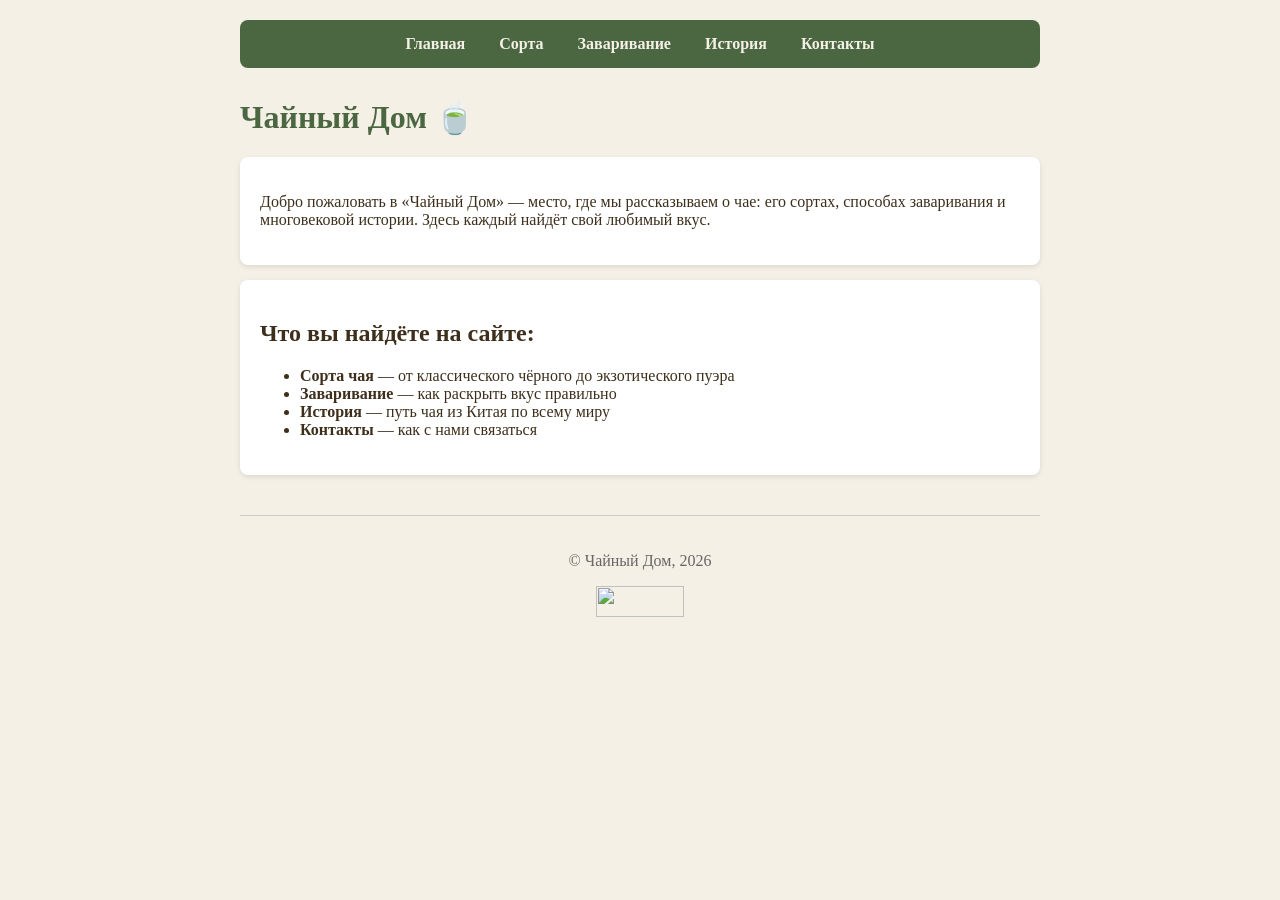
==== index.html @ 6e95f34c "liveinternet index.html" ====
<!DOCTYPE html>
<html lang="ru">
<head>
    <meta charset="UTF-8">
    <meta name="viewport" content="width=device-width, initial-scale=1.0">
    <title>Чайный Дом — Главная</title>
    <style>
        body { font-family: Georgia, serif; max-width: 800px; margin: 0 auto; padding: 20px; background: #f5f0e6; color: #3e2f1c; }
        nav { background: #4a6741; padding: 15px; border-radius: 8px; margin-bottom: 30px; text-align: center; }
        nav a { color: #f5f0e6; margin: 0 15px; text-decoration: none; font-weight: bold; }
        nav a:hover { text-decoration: underline; }
        h1 { color: #4a6741; }
        .card { background: white; padding: 20px; border-radius: 8px; margin: 15px 0; box-shadow: 0 2px 5px rgba(0,0,0,0.1); }
        footer { margin-top: 40px; text-align: center; padding: 20px; border-top: 1px solid #ccc; color: #666; }
    </style>
</head>
<body>
    <nav>
        <a href="index.html">Главная</a>
        <a href="sorts.html">Сорта</a>
        <a href="brewing.html">Заваривание</a>
        <a href="history.html">История</a>
        <a href="contact.html">Контакты</a>
    </nav>

    <h1>Чайный Дом 🍵</h1>
    <div class="card">
        <p>Добро пожаловать в «Чайный Дом» — место, где мы рассказываем о чае: его сортах, способах заваривания и многовековой истории. Здесь каждый найдёт свой любимый вкус.</p>
    </div>
    <div class="card">
        <h2>Что вы найдёте на сайте:</h2>
        <ul>
            <li><strong>Сорта чая</strong> — от классического чёрного до экзотического пуэра</li>
            <li><strong>Заваривание</strong> — как раскрыть вкус правильно</li>
            <li><strong>История</strong> — путь чая из Китая по всему миру</li>
            <li><strong>Контакты</strong> — как с нами связаться</li>
        </ul>
    </div>

    <footer>
        <p>© Чайный Дом, 2026</p>
        <!--LiveInternet counter--><a href="https://www.liveinternet.ru/click"
target="_blank"><img id="licnt5E13" width="88" height="31" style="border:0" 
title="LiveInternet: показано число просмотров и посетителей за 24 часа"
src="[data-uri]"
alt=""/></a><script>(function(d,s){d.getElementById("licnt5E13").src=
"https://counter.yadro.ru/hit?t52.6;r"+escape(d.referrer)+
((typeof(s)=="undefined")?"":";s"+s.width+"*"+s.height+"*"+
(s.colorDepth?s.colorDepth:s.pixelDepth))+";u"+escape(d.URL)+
";h"+escape(d.title.substring(0,150))+";"+Math.random()})
(document,screen)</script><!--/LiveInternet-->
    </footer>
</body>
</html>
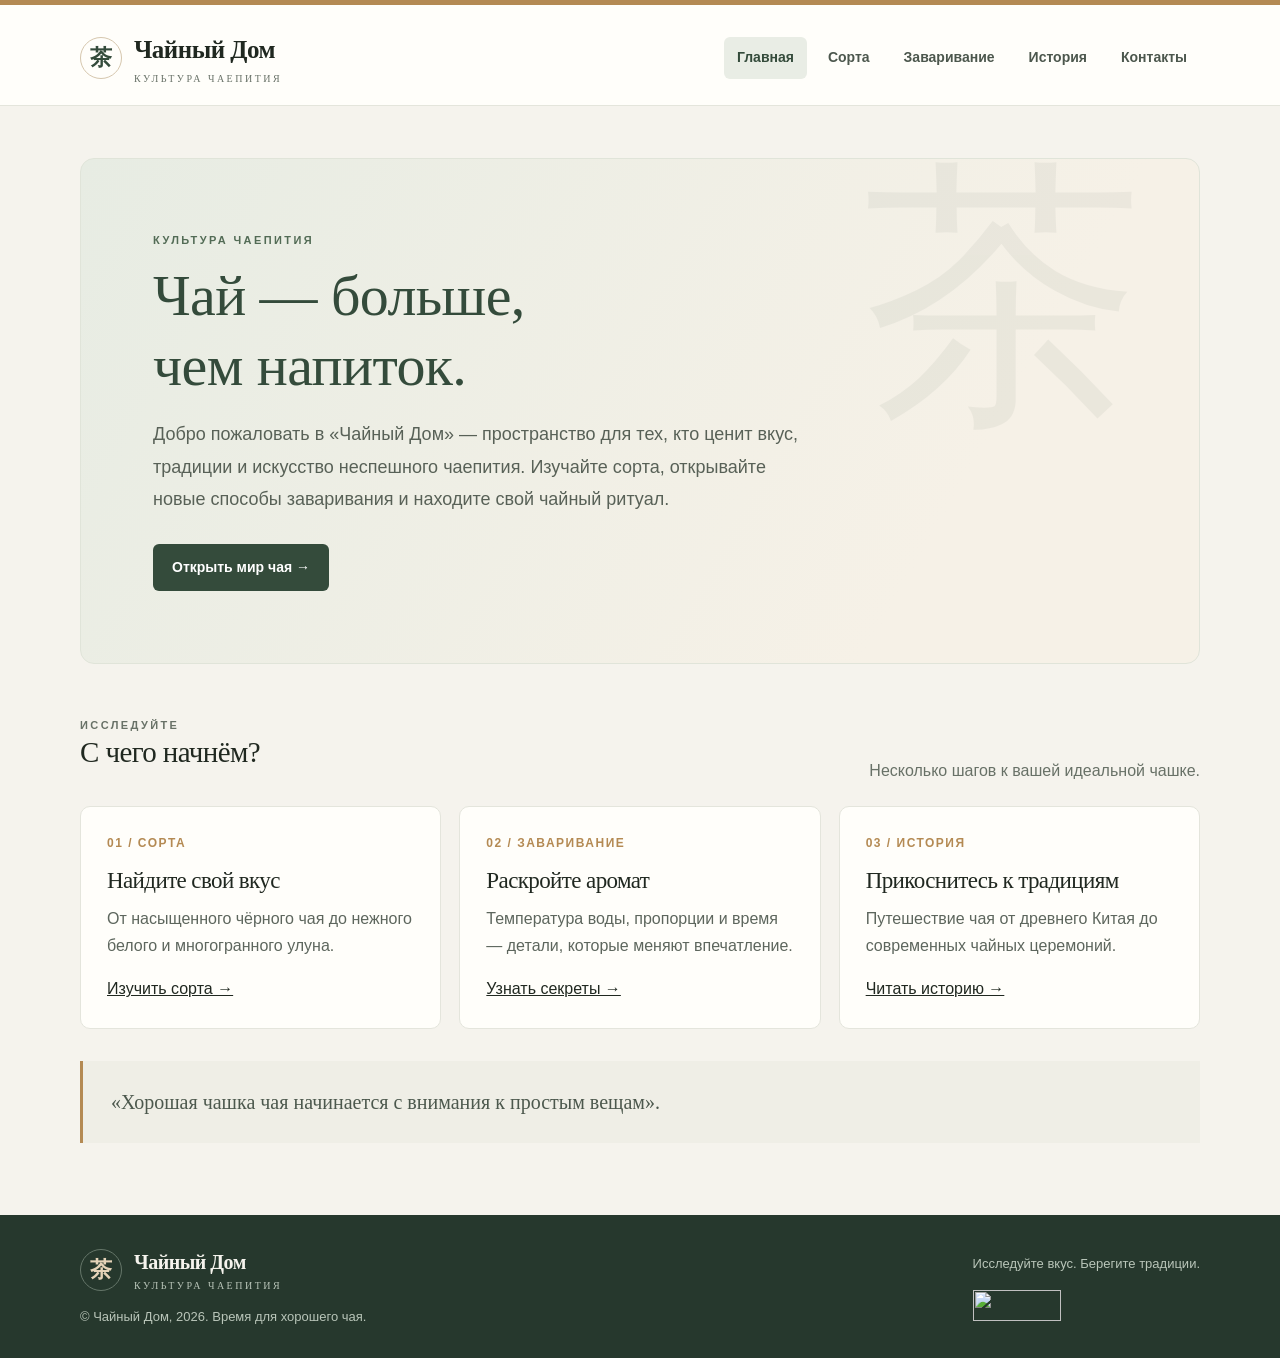
==== commit 4c389e9b: "Dezign index.html" ====
--- a/index.html
+++ b/index.html
@@ -3,52 +3,48 @@
 <head>
     <meta charset="UTF-8">
     <meta name="viewport" content="width=device-width, initial-scale=1.0">
+    <meta name="theme-color" content="#f5f3ed">
+    <meta name="description" content="Чайный Дом — сорта чая, культура заваривания и история чайных традиций.">
     <title>Чайный Дом — Главная</title>
     <style>
-        body { font-family: Georgia, serif; max-width: 800px; margin: 0 auto; padding: 20px; background: #f5f0e6; color: #3e2f1c; }
-        nav { background: #4a6741; padding: 15px; border-radius: 8px; margin-bottom: 30px; text-align: center; }
-        nav a { color: #f5f0e6; margin: 0 15px; text-decoration: none; font-weight: bold; }
-        nav a:hover { text-decoration: underline; }
-        h1 { color: #4a6741; }
-        .card { background: white; padding: 20px; border-radius: 8px; margin: 15px 0; box-shadow: 0 2px 5px rgba(0,0,0,0.1); }
-        footer { margin-top: 40px; text-align: center; padding: 20px; border-top: 1px solid #ccc; color: #666; }
-    </style>
+    :root{--ink:#202820;--muted:#687167;--green:#344b3b;--green2:#526b55;--cream:#f5f3ed;--paper:#fffefa;--line:#e4e5dc;--gold:#b48a53;--max:1120px}
+    *{box-sizing:border-box}html{scroll-behavior:smooth}body{margin:0;background:var(--cream);color:var(--ink);font-family:Inter,-apple-system,BlinkMacSystemFont,"Segoe UI",sans-serif;font-size:16px;line-height:1.7}
+    a{color:inherit}a:focus-visible{outline:3px solid var(--gold);outline-offset:4px}.shell{width:min(var(--max),calc(100% - 40px));margin:auto}
+    .topline{height:5px;background:var(--gold)}.header{padding:24px 0 18px;background:var(--paper);border-bottom:1px solid var(--line)}.headrow{display:flex;align-items:center;justify-content:space-between;gap:24px}
+    .brand{text-decoration:none;display:flex;align-items:center;gap:12px;font-family:Georgia,"Times New Roman",serif;font-size:25px;font-weight:700;letter-spacing:-.5px}.brandmark{width:42px;height:42px;display:grid;place-items:center;border:1px solid #d6c7ae;border-radius:50%;color:var(--green);font-size:22px}
+    .brand small{display:block;font-family:inherit;font-size:10px;letter-spacing:2.5px;text-transform:uppercase;color:var(--muted);font-weight:500;margin-top:-2px}
+    nav{display:flex;flex-wrap:wrap;align-items:center;gap:8px}nav a{padding:9px 13px;text-decoration:none;border-radius:6px;color:#4c574d;font-size:14px;font-weight:600;transition:background .2s,color .2s}nav a:hover,nav a[aria-current="page"]{background:#e9ede5;color:var(--green)}
+    main{padding:52px 0 72px}.eyebrow{margin:0 0 12px;color:var(--green2);font-size:11px;font-weight:750;letter-spacing:2.4px;text-transform:uppercase}h1,h2,h3{font-family:Georgia,"Times New Roman",serif;line-height:1.2;font-weight:500;letter-spacing:-.6px}h1{font-size:clamp(36px,5vw,58px);margin:0 0 18px;color:var(--green)}h2{font-size:29px;margin:0 0 14px}h3{font-size:23px;margin:0 0 10px}p{margin:0 0 16px}.lead{max-width:700px;font-size:18px;color:#586157;line-height:1.8}.hero{padding:clamp(30px,6vw,72px);background:linear-gradient(120deg,#e7ece3,#f6f1e7 76%);border:1px solid #e0e4d9;border-radius:14px;position:relative;overflow:hidden}.hero:after{content:"茶";position:absolute;right:5%;top:0;font-family:Georgia,serif;font-size:clamp(150px,23vw,280px);line-height:1;color:#344b3b;opacity:.055;pointer-events:none}.hero>*{position:relative;z-index:1}.hero .lead{max-width:650px}.button{display:inline-flex;align-items:center;justify-content:center;margin-top:12px;padding:12px 19px;background:var(--green);color:white;text-decoration:none;border-radius:6px;font-weight:650;font-size:14px;transition:background .2s,transform .2s}.button:hover{background:#25382b;transform:translateY(-1px)}.sectionhead{display:flex;justify-content:space-between;align-items:end;gap:20px;margin:52px 0 22px}.sectionhead p{color:var(--muted);margin:0}.grid{display:grid;grid-template-columns:repeat(3,minmax(0,1fr));gap:18px}.card{background:var(--paper);border:1px solid var(--line);border-radius:10px;padding:26px;min-width:0;transition:transform .2s,border-color .2s}.card:hover{transform:translateY(-3px);border-color:#cbd4c7}.card p:last-child{margin-bottom:0}.card p{color:#5d665d}.number{display:block;color:var(--gold);font-size:12px;font-weight:800;letter-spacing:1.5px;margin-bottom:14px}.tag{display:inline-block;padding:4px 9px;background:#edf0e9;border-radius:4px;color:var(--green);font-size:11px;font-weight:700;letter-spacing:.7px;text-transform:uppercase;margin-bottom:14px}.intro{margin-bottom:32px;max-width:760px}.intro p{color:var(--muted);font-size:17px}.list{padding-left:20px;color:#535e54}.list li{padding:5px 0}.quote{margin:32px 0 0;padding:24px 28px;border-left:3px solid var(--gold);background:#efeee6;color:#4c584d;font-family:Georgia,serif;font-size:20px}.footer{background:#26382d;color:#dce2d9;padding:30px 0}.footerrow{display:flex;justify-content:space-between;align-items:center;gap:22px}.footer p{margin:0;font-size:13px;color:#b9c5b9}.counter{margin-top:15px;min-height:31px}.counter a{display:inline-block}.counter img{vertical-align:middle}.contactlist{list-style:none;padding:0;margin:20px 0 0}.contactlist li{padding:13px 0;border-bottom:1px solid var(--line)}.contactlist li:last-child{border-bottom:0}.contactlist strong{display:block;font-size:11px;letter-spacing:1.3px;text-transform:uppercase;color:var(--muted);margin-bottom:3px}.contactlist a{text-decoration:none;color:var(--green)}.contactlist a:hover{text-decoration:underline}.hours{display:flex;justify-content:space-between;gap:20px;padding:10px 0;border-bottom:1px solid var(--line)}.hours:last-child{border-bottom:0}
+    @media(max-width:800px){.headrow{align-items:flex-start;flex-direction:column;gap:18px}nav{gap:3px}nav a{padding:8px 10px}.grid{grid-template-columns:repeat(2,minmax(0,1fr))}.sectionhead{align-items:flex-start;flex-direction:column}.footerrow{align-items:flex-start;flex-direction:column}}
+    @media(max-width:540px){.shell{width:min(100% - 28px,var(--max))}.header{padding:18px 0 14px}.brand{font-size:22px}nav{width:100%;gap:4px}nav a{font-size:13px;padding:7px 8px}main{padding:30px 0 48px}.grid{grid-template-columns:1fr}.card{padding:22px}.hero{padding:30px 23px}.lead{font-size:16px}h2{font-size:26px}.hours{font-size:14px}}
+</style>
 </head>
 <body>
-    <nav>
-        <a href="index.html">Главная</a>
-        <a href="sorts.html">Сорта</a>
-        <a href="brewing.html">Заваривание</a>
-        <a href="history.html">История</a>
-        <a href="contact.html">Контакты</a>
-    </nav>
-
-    <h1>Чайный Дом 🍵</h1>
-    <div class="card">
-        <p>Добро пожаловать в «Чайный Дом» — место, где мы рассказываем о чае: его сортах, способах заваривания и многовековой истории. Здесь каждый найдёт свой любимый вкус.</p>
-    </div>
-    <div class="card">
-        <h2>Что вы найдёте на сайте:</h2>
-        <ul>
-            <li><strong>Сорта чая</strong> — от классического чёрного до экзотического пуэра</li>
-            <li><strong>Заваривание</strong> — как раскрыть вкус правильно</li>
-            <li><strong>История</strong> — путь чая из Китая по всему миру</li>
-            <li><strong>Контакты</strong> — как с нами связаться</li>
-        </ul>
-    </div>
-
-    <footer>
-        <p>© Чайный Дом, 2026</p>
+    <div class="topline"></div>
+    <header class="header"><div class="shell headrow">
+        <a class="brand" href="index.html"><span class="brandmark" aria-hidden="true">茶</span><span>Чайный Дом<small>Культура чаепития</small></span></a>
+        <nav aria-label="Основная навигация">
+            <a href="index.html" aria-current="page">Главная</a>
+            <a href="sorts.html">Сорта</a>
+            <a href="brewing.html">Заваривание</a>
+            <a href="history.html">История</a>
+            <a href="contact.html">Контакты</a>
+        </nav>
+    </div></header>
+    <main class="shell">
+<section class="hero"><p class="eyebrow">Культура чаепития</p><h1>Чай — больше,<br>чем напиток.</h1><p class="lead">Добро пожаловать в «Чайный Дом» — пространство для тех, кто ценит вкус, традиции и искусство неспешного чаепития. Изучайте сорта, открывайте новые способы заваривания и находите свой чайный ритуал.</p><a class="button" href="sorts.html">Открыть мир чая <span aria-hidden="true">&nbsp;→</span></a></section><div class="sectionhead"><div><p class="eyebrow">Исследуйте</p><h2>С чего начнём?</h2></div><p>Несколько шагов к вашей идеальной чашке.</p></div><section class="grid"><article class="card"><span class="number">01 / СОРТА</span><h3>Найдите свой вкус</h3><p>От насыщенного чёрного чая до нежного белого и многогранного улуна.</p><a href="sorts.html">Изучить сорта →</a></article><article class="card"><span class="number">02 / ЗАВАРИВАНИЕ</span><h3>Раскройте аромат</h3><p>Температура воды, пропорции и время — детали, которые меняют впечатление.</p><a href="brewing.html">Узнать секреты →</a></article><article class="card"><span class="number">03 / ИСТОРИЯ</span><h3>Прикоснитесь к традициям</h3><p>Путешествие чая от древнего Китая до современных чайных церемоний.</p><a href="history.html">Читать историю →</a></article></section><blockquote class="quote">«Хорошая чашка чая начинается с внимания к простым вещам».</blockquote>
+    </main>
+    <footer class="footer"><div class="shell footerrow"><div><a class="brand" href="index.html" style="color:#f5f3ed;font-size:20px"><span class="brandmark" style="border-color:#657669;color:#e5d3b8">茶</span><span>Чайный Дом<small style="color:#b9c5b9">Культура чаепития</small></span></a><p style="margin-top:12px">© Чайный Дом, 2026. Время для хорошего чая.</p></div><div><p>Исследуйте вкус. Берегите традиции.</p><div class="counter">
         <!--LiveInternet counter--><a href="https://www.liveinternet.ru/click"
-target="_blank"><img id="licnt5E13" width="88" height="31" style="border:0" 
-title="LiveInternet: показано число просмотров и посетителей за 24 часа"
-src="[data-uri]"
-alt=""/></a><script>(function(d,s){d.getElementById("licnt5E13").src=
-"https://counter.yadro.ru/hit?t52.6;r"+escape(d.referrer)+
-((typeof(s)=="undefined")?"":";s"+s.width+"*"+s.height+"*"+
-(s.colorDepth?s.colorDepth:s.pixelDepth))+";u"+escape(d.URL)+
-";h"+escape(d.title.substring(0,150))+";"+Math.random()})
-(document,screen)</script><!--/LiveInternet-->
-    </footer>
+        target="_blank"><img id="licnt5E13" width="88" height="31" style="border:0" 
+        title="LiveInternet: показано число просмотров и посетителей за 24 часа"
+        src="[data-uri]"
+        alt=""/></a><script>(function(d,s){d.getElementById("licnt5E13").src=
+        "https://counter.yadro.ru/hit?t52.6;r"+escape(d.referrer)+
+        ((typeof(s)=="undefined")?"":";s"+s.width+"*"+s.height+"*"+
+        (s.colorDepth?s.colorDepth:s.pixelDepth))+";u"+escape(d.URL)+
+        ";h"+escape(d.title.substring(0,150))+";"+Math.random()})
+        (document,screen)</script><!--/LiveInternet-->
+</div></div></div></footer>
 </body>
 </html>
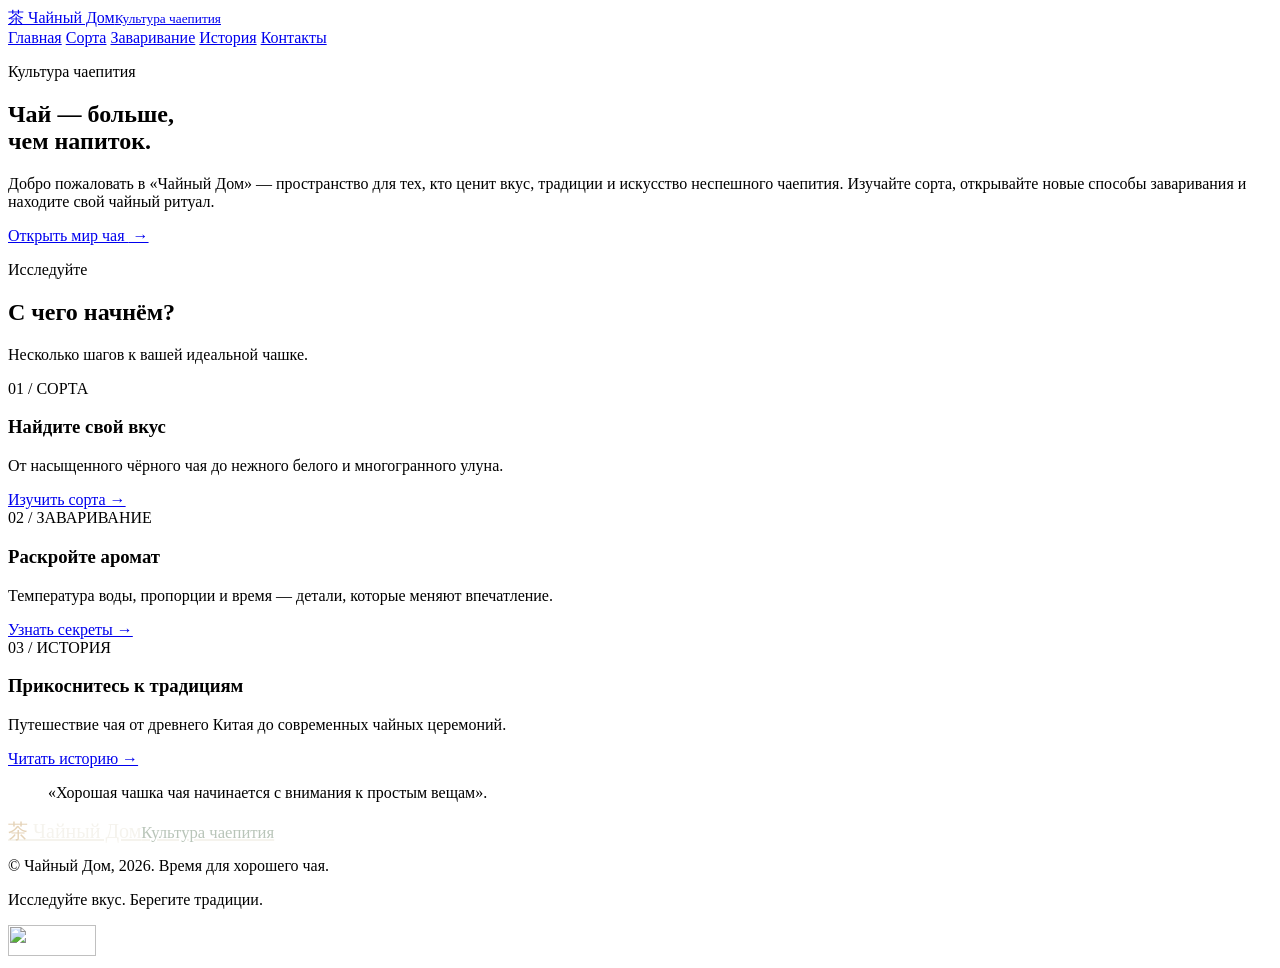
==== commit 5b8621b7: "Update index.html" ====
--- a/index.html
+++ b/index.html
@@ -6,45 +6,99 @@
     <meta name="theme-color" content="#f5f3ed">
     <meta name="description" content="Чайный Дом — сорта чая, культура заваривания и история чайных традиций.">
     <title>Чайный Дом — Главная</title>
-    <style>
-    :root{--ink:#202820;--muted:#687167;--green:#344b3b;--green2:#526b55;--cream:#f5f3ed;--paper:#fffefa;--line:#e4e5dc;--gold:#b48a53;--max:1120px}
-    *{box-sizing:border-box}html{scroll-behavior:smooth}body{margin:0;background:var(--cream);color:var(--ink);font-family:Inter,-apple-system,BlinkMacSystemFont,"Segoe UI",sans-serif;font-size:16px;line-height:1.7}
-    a{color:inherit}a:focus-visible{outline:3px solid var(--gold);outline-offset:4px}.shell{width:min(var(--max),calc(100% - 40px));margin:auto}
-    .topline{height:5px;background:var(--gold)}.header{padding:24px 0 18px;background:var(--paper);border-bottom:1px solid var(--line)}.headrow{display:flex;align-items:center;justify-content:space-between;gap:24px}
-    .brand{text-decoration:none;display:flex;align-items:center;gap:12px;font-family:Georgia,"Times New Roman",serif;font-size:25px;font-weight:700;letter-spacing:-.5px}.brandmark{width:42px;height:42px;display:grid;place-items:center;border:1px solid #d6c7ae;border-radius:50%;color:var(--green);font-size:22px}
-    .brand small{display:block;font-family:inherit;font-size:10px;letter-spacing:2.5px;text-transform:uppercase;color:var(--muted);font-weight:500;margin-top:-2px}
-    nav{display:flex;flex-wrap:wrap;align-items:center;gap:8px}nav a{padding:9px 13px;text-decoration:none;border-radius:6px;color:#4c574d;font-size:14px;font-weight:600;transition:background .2s,color .2s}nav a:hover,nav a[aria-current="page"]{background:#e9ede5;color:var(--green)}
-    main{padding:52px 0 72px}.eyebrow{margin:0 0 12px;color:var(--green2);font-size:11px;font-weight:750;letter-spacing:2.4px;text-transform:uppercase}h1,h2,h3{font-family:Georgia,"Times New Roman",serif;line-height:1.2;font-weight:500;letter-spacing:-.6px}h1{font-size:clamp(36px,5vw,58px);margin:0 0 18px;color:var(--green)}h2{font-size:29px;margin:0 0 14px}h3{font-size:23px;margin:0 0 10px}p{margin:0 0 16px}.lead{max-width:700px;font-size:18px;color:#586157;line-height:1.8}.hero{padding:clamp(30px,6vw,72px);background:linear-gradient(120deg,#e7ece3,#f6f1e7 76%);border:1px solid #e0e4d9;border-radius:14px;position:relative;overflow:hidden}.hero:after{content:"茶";position:absolute;right:5%;top:0;font-family:Georgia,serif;font-size:clamp(150px,23vw,280px);line-height:1;color:#344b3b;opacity:.055;pointer-events:none}.hero>*{position:relative;z-index:1}.hero .lead{max-width:650px}.button{display:inline-flex;align-items:center;justify-content:center;margin-top:12px;padding:12px 19px;background:var(--green);color:white;text-decoration:none;border-radius:6px;font-weight:650;font-size:14px;transition:background .2s,transform .2s}.button:hover{background:#25382b;transform:translateY(-1px)}.sectionhead{display:flex;justify-content:space-between;align-items:end;gap:20px;margin:52px 0 22px}.sectionhead p{color:var(--muted);margin:0}.grid{display:grid;grid-template-columns:repeat(3,minmax(0,1fr));gap:18px}.card{background:var(--paper);border:1px solid var(--line);border-radius:10px;padding:26px;min-width:0;transition:transform .2s,border-color .2s}.card:hover{transform:translateY(-3px);border-color:#cbd4c7}.card p:last-child{margin-bottom:0}.card p{color:#5d665d}.number{display:block;color:var(--gold);font-size:12px;font-weight:800;letter-spacing:1.5px;margin-bottom:14px}.tag{display:inline-block;padding:4px 9px;background:#edf0e9;border-radius:4px;color:var(--green);font-size:11px;font-weight:700;letter-spacing:.7px;text-transform:uppercase;margin-bottom:14px}.intro{margin-bottom:32px;max-width:760px}.intro p{color:var(--muted);font-size:17px}.list{padding-left:20px;color:#535e54}.list li{padding:5px 0}.quote{margin:32px 0 0;padding:24px 28px;border-left:3px solid var(--gold);background:#efeee6;color:#4c584d;font-family:Georgia,serif;font-size:20px}.footer{background:#26382d;color:#dce2d9;padding:30px 0}.footerrow{display:flex;justify-content:space-between;align-items:center;gap:22px}.footer p{margin:0;font-size:13px;color:#b9c5b9}.counter{margin-top:15px;min-height:31px}.counter a{display:inline-block}.counter img{vertical-align:middle}.contactlist{list-style:none;padding:0;margin:20px 0 0}.contactlist li{padding:13px 0;border-bottom:1px solid var(--line)}.contactlist li:last-child{border-bottom:0}.contactlist strong{display:block;font-size:11px;letter-spacing:1.3px;text-transform:uppercase;color:var(--muted);margin-bottom:3px}.contactlist a{text-decoration:none;color:var(--green)}.contactlist a:hover{text-decoration:underline}.hours{display:flex;justify-content:space-between;gap:20px;padding:10px 0;border-bottom:1px solid var(--line)}.hours:last-child{border-bottom:0}
-    @media(max-width:800px){.headrow{align-items:flex-start;flex-direction:column;gap:18px}nav{gap:3px}nav a{padding:8px 10px}.grid{grid-template-columns:repeat(2,minmax(0,1fr))}.sectionhead{align-items:flex-start;flex-direction:column}.footerrow{align-items:flex-start;flex-direction:column}}
-    @media(max-width:540px){.shell{width:min(100% - 28px,var(--max))}.header{padding:18px 0 14px}.brand{font-size:22px}nav{width:100%;gap:4px}nav a{font-size:13px;padding:7px 8px}main{padding:30px 0 48px}.grid{grid-template-columns:1fr}.card{padding:22px}.hero{padding:30px 23px}.lead{font-size:16px}h2{font-size:26px}.hours{font-size:14px}}
-</style>
+    <link rel="stylesheet" href="style.css">
 </head>
 <body>
     <div class="topline"></div>
-    <header class="header"><div class="shell headrow">
-        <a class="brand" href="index.html"><span class="brandmark" aria-hidden="true">茶</span><span>Чайный Дом<small>Культура чаепития</small></span></a>
-        <nav aria-label="Основная навигация">
-            <a href="index.html" aria-current="page">Главная</a>
-            <a href="sorts.html">Сорта</a>
-            <a href="brewing.html">Заваривание</a>
-            <a href="history.html">История</a>
-            <a href="contact.html">Контакты</a>
-        </nav>
-    </div></header>
+
+    <header class="header">
+        <div class="shell headrow">
+            <a class="brand" href="index.html">
+                <span class="brandmark" aria-hidden="true">茶</span>
+                <span>Чайный Дом<small>Культура чаепития</small></span>
+            </a>
+            <nav aria-label="Основная навигация">
+                <a href="index.html" aria-current="page">Главная</a>
+                <a href="sorts.html">Сорта</a>
+                <a href="brewing.html">Заваривание</a>
+                <a href="history.html">История</a>
+                <a href="contact.html">Контакты</a>
+            </nav>
+        </div>
+    </header>
+
     <main class="shell">
-<section class="hero"><p class="eyebrow">Культура чаепития</p><h1>Чай — больше,<br>чем напиток.</h1><p class="lead">Добро пожаловать в «Чайный Дом» — пространство для тех, кто ценит вкус, традиции и искусство неспешного чаепития. Изучайте сорта, открывайте новые способы заваривания и находите свой чайный ритуал.</p><a class="button" href="sorts.html">Открыть мир чая <span aria-hidden="true">&nbsp;→</span></a></section><div class="sectionhead"><div><p class="eyebrow">Исследуйте</p><h2>С чего начнём?</h2></div><p>Несколько шагов к вашей идеальной чашке.</p></div><section class="grid"><article class="card"><span class="number">01 / СОРТА</span><h3>Найдите свой вкус</h3><p>От насыщенного чёрного чая до нежного белого и многогранного улуна.</p><a href="sorts.html">Изучить сорта →</a></article><article class="card"><span class="number">02 / ЗАВАРИВАНИЕ</span><h3>Раскройте аромат</h3><p>Температура воды, пропорции и время — детали, которые меняют впечатление.</p><a href="brewing.html">Узнать секреты →</a></article><article class="card"><span class="number">03 / ИСТОРИЯ</span><h3>Прикоснитесь к традициям</h3><p>Путешествие чая от древнего Китая до современных чайных церемоний.</p><a href="history.html">Читать историю →</a></article></section><blockquote class="quote">«Хорошая чашка чая начинается с внимания к простым вещам».</blockquote>
+        <section class="hero">
+            <p class="eyebrow">Культура чаепития</p>
+            <h1>Чай — больше,<br>чем напиток.</h1>
+            <p class="lead">
+                Добро пожаловать в «Чайный Дом» — пространство для тех, кто ценит вкус,
+                традиции и искусство неспешного чаепития. Изучайте сорта, открывайте
+                новые способы заваривания и находите свой чайный ритуал.
+            </p>
+            <a class="button" href="sorts.html">
+                Открыть мир чая <span aria-hidden="true">&nbsp;→</span>
+            </a>
+        </section>
+
+        <div class="sectionhead">
+            <div>
+                <p class="eyebrow">Исследуйте</p>
+                <h2>С чего начнём?</h2>
+            </div>
+            <p>Несколько шагов к вашей идеальной чашке.</p>
+        </div>
+
+        <section class="grid">
+            <article class="card">
+                <span class="number">01 / СОРТА</span>
+                <h3>Найдите свой вкус</h3>
+                <p>От насыщенного чёрного чая до нежного белого и многогранного улуна.</p>
+                <a href="sorts.html">Изучить сорта →</a>
+            </article>
+            <article class="card">
+                <span class="number">02 / ЗАВАРИВАНИЕ</span>
+                <h3>Раскройте аромат</h3>
+                <p>Температура воды, пропорции и время — детали, которые меняют впечатление.</p>
+                <a href="brewing.html">Узнать секреты →</a>
+            </article>
+            <article class="card">
+                <span class="number">03 / ИСТОРИЯ</span>
+                <h3>Прикоснитесь к традициям</h3>
+                <p>Путешествие чая от древнего Китая до современных чайных церемоний.</p>
+                <a href="history.html">Читать историю →</a>
+            </article>
+        </section>
+
+        <blockquote class="quote">
+            «Хорошая чашка чая начинается с внимания к простым вещам».
+        </blockquote>
     </main>
-    <footer class="footer"><div class="shell footerrow"><div><a class="brand" href="index.html" style="color:#f5f3ed;font-size:20px"><span class="brandmark" style="border-color:#657669;color:#e5d3b8">茶</span><span>Чайный Дом<small style="color:#b9c5b9">Культура чаепития</small></span></a><p style="margin-top:12px">© Чайный Дом, 2026. Время для хорошего чая.</p></div><div><p>Исследуйте вкус. Берегите традиции.</p><div class="counter">
-        <!--LiveInternet counter--><a href="https://www.liveinternet.ru/click"
-        target="_blank"><img id="licnt5E13" width="88" height="31" style="border:0" 
-        title="LiveInternet: показано число просмотров и посетителей за 24 часа"
-        src="[data-uri]"
-        alt=""/></a><script>(function(d,s){d.getElementById("licnt5E13").src=
-        "https://counter.yadro.ru/hit?t52.6;r"+escape(d.referrer)+
-        ((typeof(s)=="undefined")?"":";s"+s.width+"*"+s.height+"*"+
-        (s.colorDepth?s.colorDepth:s.pixelDepth))+";u"+escape(d.URL)+
-        ";h"+escape(d.title.substring(0,150))+";"+Math.random()})
-        (document,screen)</script><!--/LiveInternet-->
-</div></div></div></footer>
+
+    <footer class="footer">
+        <div class="shell footerrow">
+            <div>
+                <a class="brand" href="index.html" style="color:#f5f3ed;font-size:20px">
+                    <span class="brandmark" style="border-color:#657669;color:#e5d3b8">茶</span>
+                    <span>Чайный Дом<small style="color:#b9c5b9">Культура чаепития</small></span>
+                </a>
+                <p style="margin-top:12px">© Чайный Дом, 2026. Время для хорошего чая.</p>
+            </div>
+            <div>
+                <p>Исследуйте вкус. Берегите традиции.</p>
+                <div class="counter">
+                    <a href="https://www.liveinternet.ru/click" target="_blank"><img id="licnt0540" width="88" height="31" style="border:0"
+                        title="LiveInternet: показано число просмотров и посетителей за 24 часа"
+                        src="[data-uri]"
+                        alt=""/></a><script>(function(d,s){d.getElementById("licnt0540").src=
+                        "https://counter.yadro.ru/hit?t52.6;r"+escape(d.referrer)+
+                        ((typeof(s)=="undefined")?"":";s"+s.width+"*"+s.height+"*"+
+                        (s.colorDepth?s.colorDepth:s.pixelDepth))+";u"+escape(d.URL)+
+                        ";h"+escape(d.title.substring(0,150))+";"+Math.random()})
+                        (document,screen)</script>
+                </div>
+            </div>
+        </div>
+    </footer>
 </body>
 </html>
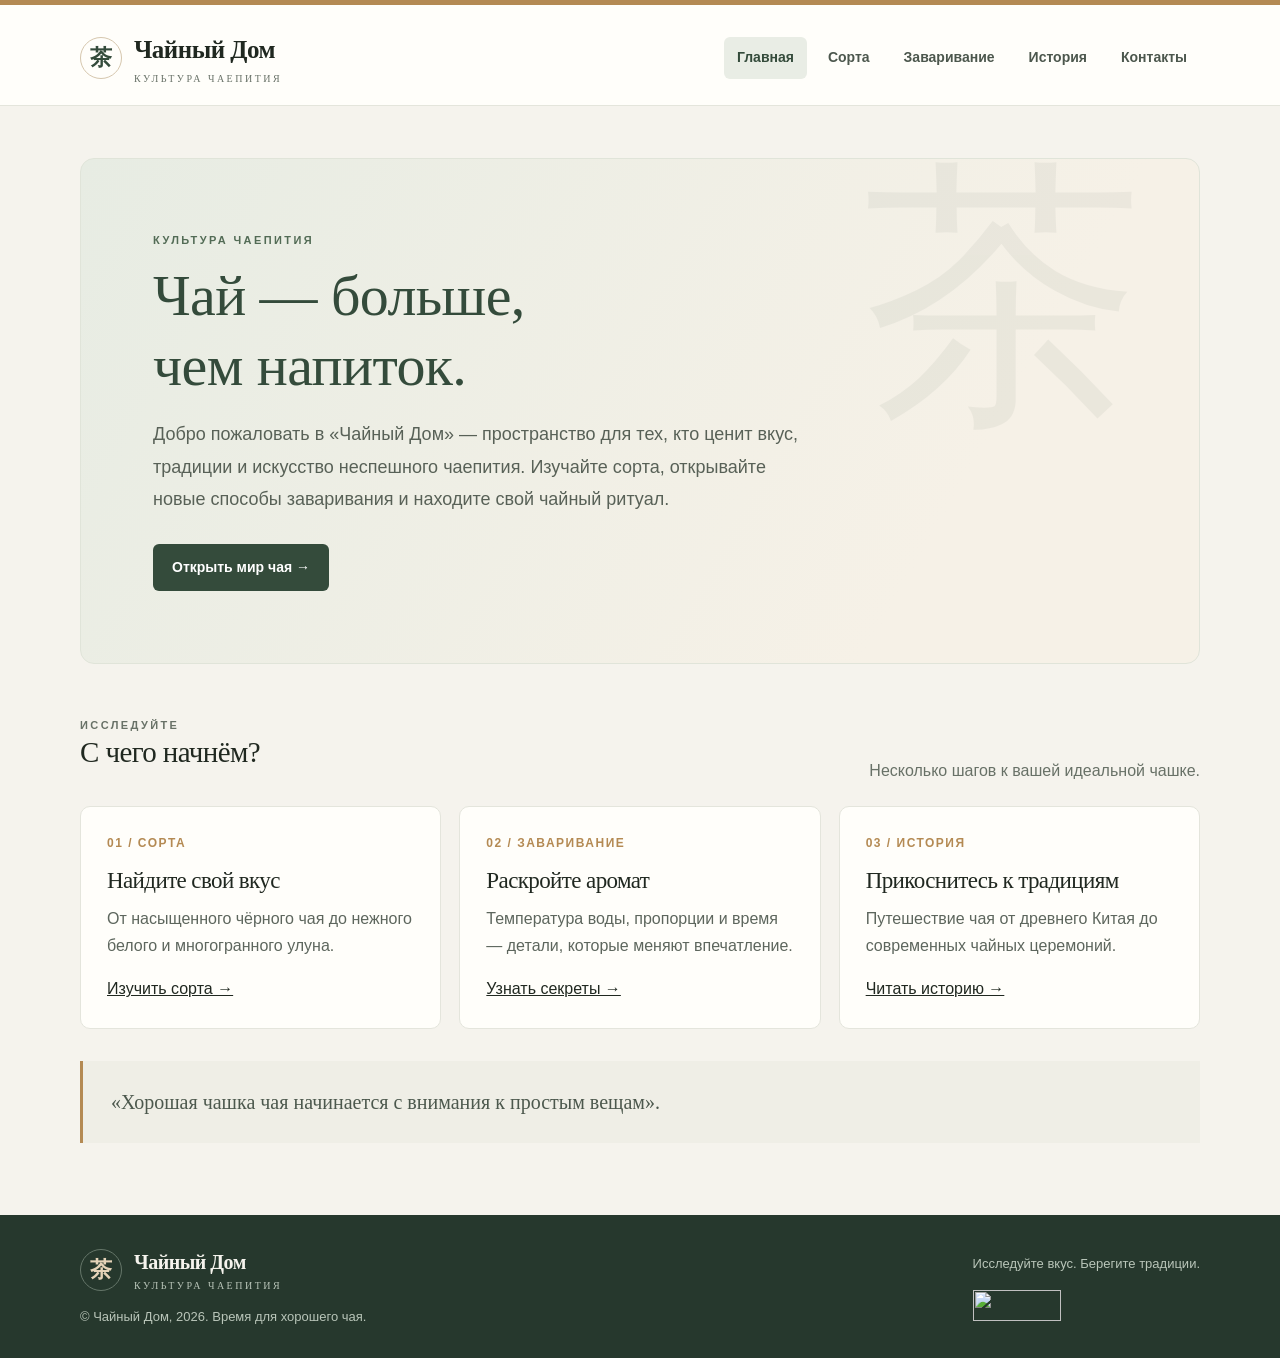
==== commit 9c85507e: "rambler index.html" ====
--- a/index.html
+++ b/index.html
@@ -87,6 +87,7 @@
             <div>
                 <p>Исследуйте вкус. Берегите традиции.</p>
                 <div class="counter">
+                    <!-- liveinternet -->
                     <a href="https://www.liveinternet.ru/click" target="_blank"><img id="licnt0540" width="88" height="31" style="border:0"
                         title="LiveInternet: показано число просмотров и посетителей за 24 часа"
                         src="[data-uri]"
@@ -96,6 +97,38 @@
                         (s.colorDepth?s.colorDepth:s.pixelDepth))+";u"+escape(d.URL)+
                         ";h"+escape(d.title.substring(0,150))+";"+Math.random()})
                         (document,screen)</script>
+
+                    <!-- top100 rambler -->
+                    <script>
+                        (function (w, d, c) {
+                        (w[c] = w[c] || []).push(function() {
+                            var options = {
+                                project: 7752852,
+                                attributes_dataset: [ "data-tea-block" ],
+                                trackHashes: true,
+                                user_id: null,
+                            };
+                            try {
+                                w.top100Counter = new top100(options);
+                            } catch(e) { }
+                        });
+                        var n = d.getElementsByTagName("script")[0],
+                        s = d.createElement("script"),
+                        f = function () { n.parentNode.insertBefore(s, n); };
+                        s.type = "text/javascript";
+                        s.async = true;
+                        s.src =
+                        (d.location.protocol == "https:" ? "https:" : "http:") +
+                        "//st.top100.ru/top100/top100.js";
+
+                        if (w.opera == "[object Opera]") {
+                        d.addEventListener("DOMContentLoaded", f, false);
+                    } else { f(); }
+                    })(window, document, "_top100q");
+                    </script>
+                    <noscript>
+                      <img src="//counter.rambler.ru/top100.cnt?pid=7752852" alt="Топ-100" />
+                    </noscript>
                 </div>
             </div>
         </div>
--- a/style.css
+++ b/style.css
@@ -0,0 +1,566 @@
+:root {
+    --ink: #202820;
+    --muted: #687167;
+    --green: #344b3b;
+    --green2: #526b55;
+    --cream: #f5f3ed;
+    --paper: #fffefa;
+    --line: #e4e5dc;
+    --gold: #b48a53;
+    --max: 1120px;
+}
+
+* {
+    box-sizing: border-box;
+}
+
+html {
+    scroll-behavior: smooth;
+}
+
+body {
+    margin: 0;
+    background: var(--cream);
+    color: var(--ink);
+    font-family: Inter, -apple-system, BlinkMacSystemFont, "Segoe UI", sans-serif;
+    font-size: 16px;
+    line-height: 1.7;
+}
+
+a {
+    color: inherit;
+}
+
+a:focus-visible {
+    outline: 3px solid var(--gold);
+    outline-offset: 4px;
+}
+
+.shell {
+    width: min(var(--max), calc(100% - 40px));
+    margin: auto;
+}
+
+.topline {
+    height: 5px;
+    background: var(--gold);
+}
+
+.header {
+    padding: 24px 0 18px;
+    background: var(--paper);
+    border-bottom: 1px solid var(--line);
+}
+
+.headrow {
+    display: flex;
+    align-items: center;
+    justify-content: space-between;
+    gap: 24px;
+}
+
+.brand {
+    text-decoration: none;
+    display: flex;
+    align-items: center;
+    gap: 12px;
+    font-family: Georgia, "Times New Roman", serif;
+    font-size: 25px;
+    font-weight: 700;
+    letter-spacing: -.5px;
+}
+
+.brandmark {
+    width: 42px;
+    height: 42px;
+    display: grid;
+    place-items: center;
+    border: 1px solid #d6c7ae;
+    border-radius: 50%;
+    color: var(--green);
+    font-size: 22px;
+}
+
+.brand small {
+    display: block;
+    font-family: inherit;
+    font-size: 10px;
+    letter-spacing: 2.5px;
+    text-transform: uppercase;
+    color: var(--muted);
+    font-weight: 500;
+    margin-top: -2px;
+}
+
+nav {
+    display: flex;
+    flex-wrap: wrap;
+    align-items: center;
+    gap: 8px;
+}
+
+nav a {
+    padding: 9px 13px;
+    text-decoration: none;
+    border-radius: 6px;
+    color: #4c574d;
+    font-size: 14px;
+    font-weight: 600;
+    transition: background .2s, color .2s;
+}
+
+nav a:hover,
+nav a[aria-current="page"] {
+    background: #e9ede5;
+    color: var(--green);
+}
+
+main {
+    padding: 52px 0 72px;
+}
+
+.eyebrow {
+    margin: 0 0 12px;
+    color: var(--green2);
+    font-size: 11px;
+    font-weight: 750;
+    letter-spacing: 2.4px;
+    text-transform: uppercase;
+}
+
+h1,
+h2,
+h3 {
+    font-family: Georgia, "Times New Roman", serif;
+    line-height: 1.2;
+    font-weight: 500;
+    letter-spacing: -.6px;
+}
+
+h1 {
+    font-size: clamp(36px, 5vw, 58px);
+    margin: 0 0 18px;
+    color: var(--green);
+}
+
+h2 {
+    font-size: 29px;
+    margin: 0 0 14px;
+}
+
+h3 {
+    font-size: 23px;
+    margin: 0 0 10px;
+}
+
+p {
+    margin: 0 0 16px;
+}
+
+.lead {
+    max-width: 700px;
+    font-size: 18px;
+    color: #586157;
+    line-height: 1.8;
+}
+
+.hero {
+    padding: clamp(30px, 6vw, 72px);
+    background: linear-gradient(120deg, #e7ece3, #f6f1e7 76%);
+    border: 1px solid #e0e4d9;
+    border-radius: 14px;
+    position: relative;
+    overflow: hidden;
+}
+
+.hero:after {
+    content: "茶";
+    position: absolute;
+    right: 5%;
+    top: 0;
+    font-family: Georgia, serif;
+    font-size: clamp(150px, 23vw, 280px);
+    line-height: 1;
+    color: #344b3b;
+    opacity: .055;
+    pointer-events: none;
+}
+
+.hero > * {
+    position: relative;
+    z-index: 1;
+}
+
+.hero .lead {
+    max-width: 650px;
+}
+
+.button {
+    display: inline-flex;
+    align-items: center;
+    justify-content: center;
+    margin-top: 12px;
+    padding: 12px 19px;
+    background: var(--green);
+    color: white;
+    text-decoration: none;
+    border-radius: 6px;
+    font-weight: 650;
+    font-size: 14px;
+    transition: background .2s, transform .2s;
+}
+
+.button:hover {
+    background: #25382b;
+    transform: translateY(-1px);
+}
+
+.sectionhead {
+    display: flex;
+    justify-content: space-between;
+    align-items: end;
+    gap: 20px;
+    margin: 52px 0 22px;
+}
+
+.sectionhead p {
+    color: var(--muted);
+    margin: 0;
+}
+
+.grid {
+    display: grid;
+    grid-template-columns: repeat(3, minmax(0, 1fr));
+    gap: 18px;
+}
+
+.card {
+    background: var(--paper);
+    border: 1px solid var(--line);
+    border-radius: 10px;
+    padding: 26px;
+    min-width: 0;
+    transition: transform .2s, border-color .2s;
+}
+
+.card:hover {
+    transform: translateY(-3px);
+    border-color: #cbd4c7;
+}
+
+.card p {
+    color: #5d665d;
+}
+
+.card p:last-child {
+    margin-bottom: 0;
+}
+
+.number {
+    display: block;
+    color: var(--gold);
+    font-size: 12px;
+    font-weight: 800;
+    letter-spacing: 1.5px;
+    margin-bottom: 14px;
+}
+
+.tag {
+    display: inline-block;
+    padding: 4px 9px;
+    background: #edf0e9;
+    border-radius: 4px;
+    color: var(--green);
+    font-size: 11px;
+    font-weight: 700;
+    letter-spacing: .7px;
+    text-transform: uppercase;
+    margin-bottom: 14px;
+}
+
+.intro {
+    margin-bottom: 32px;
+    max-width: 760px;
+}
+
+.intro p {
+    color: var(--muted);
+    font-size: 17px;
+}
+
+.list {
+    padding-left: 20px;
+    color: #535e54;
+}
+
+.list li {
+    padding: 5px 0;
+}
+
+.quote {
+    margin: 32px 0 0;
+    padding: 24px 28px;
+    border-left: 3px solid var(--gold);
+    background: #efeee6;
+    color: #4c584d;
+    font-family: Georgia, serif;
+    font-size: 20px;
+}
+
+.footer {
+    background: #26382d;
+    color: #dce2d9;
+    padding: 30px 0;
+}
+
+.footerrow {
+    display: flex;
+    justify-content: space-between;
+    align-items: center;
+    gap: 22px;
+}
+
+.footer p {
+    margin: 0;
+    font-size: 13px;
+    color: #b9c5b9;
+}
+
+.counter {
+    margin-top: 15px;
+    min-height: 31px;
+    display: flex;
+    align-items: center;
+    justify-content: space-between;
+    gap: 16px;
+    flex-wrap: wrap;
+}
+
+.counter a {
+    display: inline-block;
+}
+
+.counter img {
+    vertical-align: middle;
+}
+
+.contactlist {
+    list-style: none;
+    padding: 0;
+    margin: 20px 0 0;
+}
+
+.contactlist li {
+    padding: 13px 0;
+    border-bottom: 1px solid var(--line);
+}
+
+.contactlist li:last-child {
+    border-bottom: 0;
+}
+
+.contactlist strong {
+    display: block;
+    font-size: 11px;
+    letter-spacing: 1.3px;
+    text-transform: uppercase;
+    color: var(--muted);
+    margin-bottom: 3px;
+}
+
+.contactlist a {
+    text-decoration: none;
+    color: var(--green);
+}
+
+.contactlist a:hover {
+    text-decoration: underline;
+}
+
+.hours {
+    display: flex;
+    justify-content: space-between;
+    gap: 20px;
+    padding: 10px 0;
+    border-bottom: 1px solid var(--line);
+}
+
+.hours:last-child {
+    border-bottom: 0;
+}
+
+@media (max-width: 800px) {
+    .headrow {
+        align-items: flex-start;
+        flex-direction: column;
+        gap: 18px;
+    }
+
+    nav {
+        gap: 3px;
+    }
+
+    nav a {
+        padding: 8px 10px;
+    }
+
+    .grid {
+        grid-template-columns: repeat(2, minmax(0, 1fr));
+    }
+
+    .sectionhead {
+        align-items: flex-start;
+        flex-direction: column;
+    }
+
+    .footerrow {
+        align-items: flex-start;
+        flex-direction: column;
+    }
+}
+
+@media (max-width: 540px) {
+    .shell {
+        width: min(100% - 28px, var(--max));
+    }
+
+    .header {
+        padding: 18px 0 14px;
+    }
+
+    .brand {
+        font-size: 22px;
+    }
+
+    nav {
+        width: 100%;
+        gap: 4px;
+    }
+
+    nav a {
+        font-size: 13px;
+        padding: 7px 8px;
+    }
+
+    main {
+        padding: 30px 0 48px;
+    }
+
+    .grid {
+        grid-template-columns: 1fr;
+    }
+
+    .card {
+        padding: 22px;
+    }
+
+    .hero {
+        padding: 30px 23px;
+    }
+
+    .lead {
+        font-size: 16px;
+    }
+
+    h2 {
+        font-size: 26px;
+    }
+
+    .hours {
+        font-size: 14px;
+    }
+}
+
+.quiz {
+    background: var(--paper);
+    border: 1px solid var(--line);
+    border-radius: 14px;
+    padding: clamp(24px, 4vw, 40px);
+    margin-top: 18px;
+}
+
+.quiz-step {
+    margin-bottom: 26px;
+}
+
+.quiz-step:last-of-type {
+    margin-bottom: 18px;
+}
+
+.quiz-step > p {
+    font-weight: 650;
+    margin: 0 0 12px;
+    color: var(--green);
+}
+
+.quiz-options {
+    display: flex;
+    flex-wrap: wrap;
+    gap: 10px;
+}
+
+.quiz-options label {
+    cursor: pointer;
+}
+
+.quiz-options input {
+    position: absolute;
+    opacity: 0;
+    pointer-events: none;
+}
+
+.quiz-options span {
+    display: inline-block;
+    padding: 9px 15px;
+    border: 1px solid var(--line);
+    border-radius: 999px;
+    background: var(--cream);
+    font-size: 14px;
+    color: #4c574d;
+    transition: background .2s, border-color .2s, color .2s;
+}
+
+.quiz-options label:hover span {
+    border-color: #cbd4c7;
+}
+
+.quiz-options input:checked + span {
+    background: var(--green);
+    border-color: var(--green);
+    color: #fff;
+}
+
+.quiz-options input:focus-visible + span {
+    outline: 3px solid var(--gold);
+    outline-offset: 3px;
+}
+
+.quiz-submit {
+    border: 0;
+    cursor: pointer;
+}
+
+.quiz-result {
+    margin-top: 24px;
+    padding: 22px 24px;
+    background: #efeee6;
+    border-left: 3px solid var(--gold);
+    border-radius: 6px;
+}
+
+.quiz-result[hidden] {
+    display: none;
+}
+
+.quiz-result h3 {
+    margin: 0 0 8px;
+    color: var(--green);
+}
+
+.quiz-result p {
+    margin: 0 0 10px;
+}
+
+.quiz-result p:last-child {
+    margin-bottom: 0;
+}
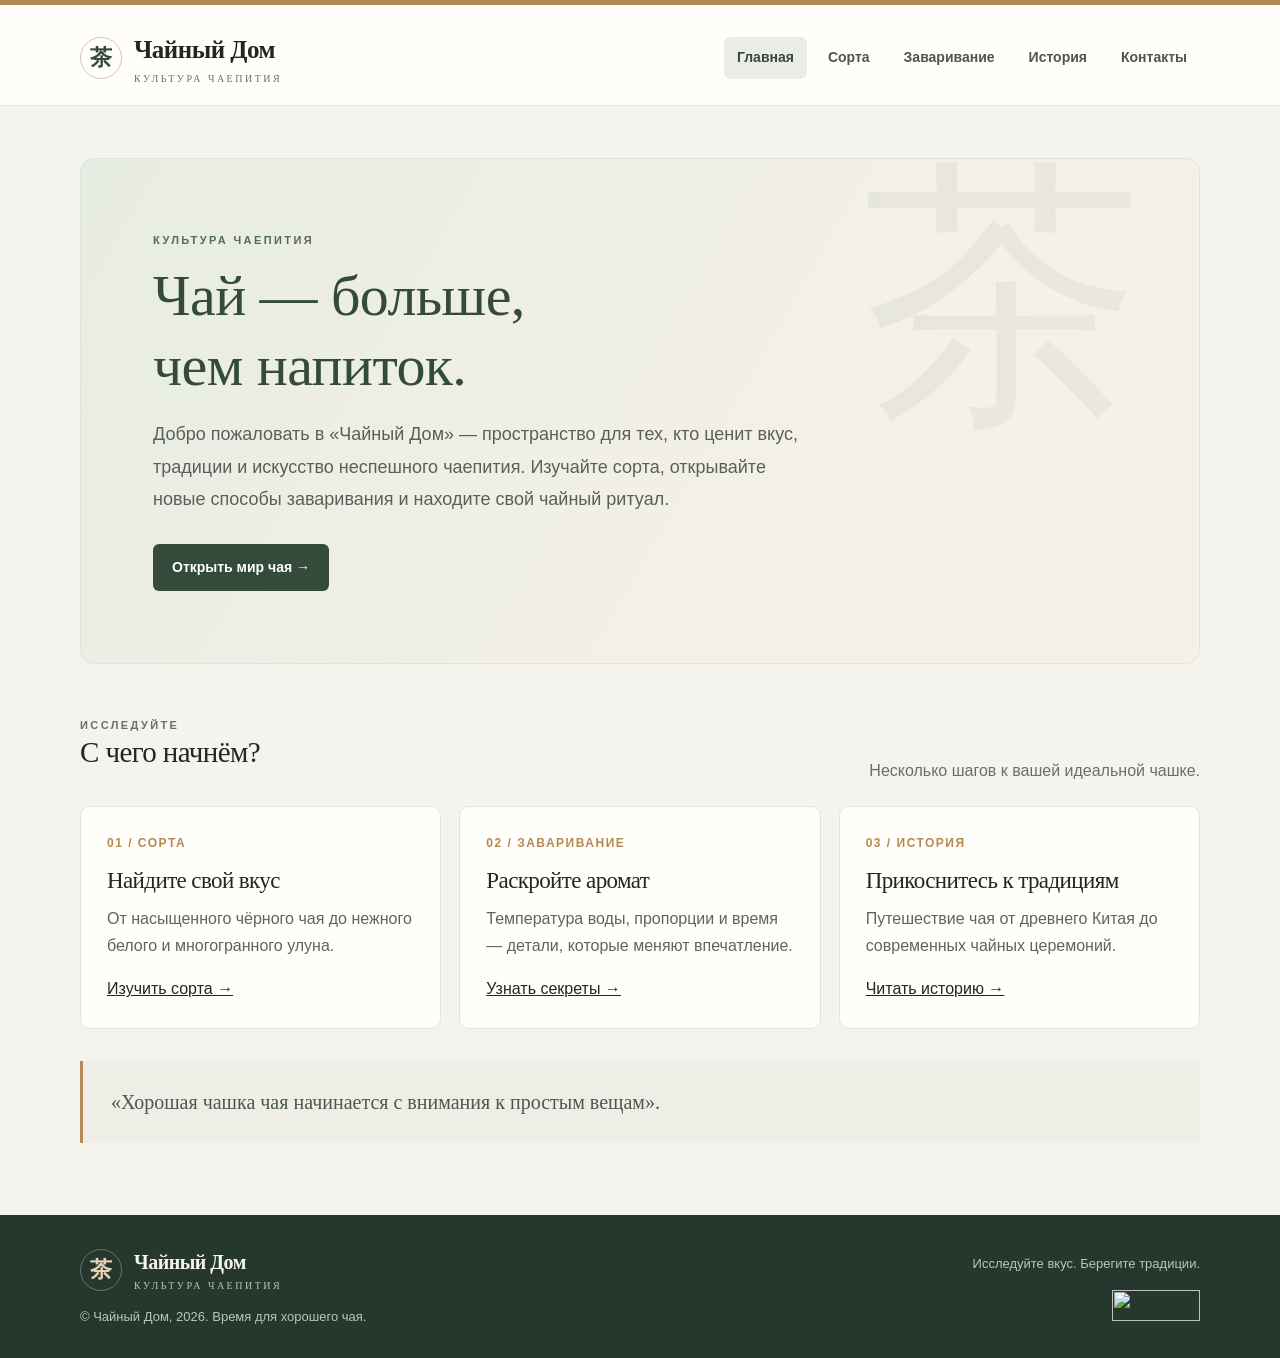
==== commit da4e725e: "Color index.html" ====
--- a/index.html
+++ b/index.html
@@ -87,6 +87,7 @@
             <div>
                 <p>Исследуйте вкус. Берегите традиции.</p>
                 <div class="counter">
+					<div id="top100_widget"></div>
                     <!-- liveinternet -->
                     <a href="https://www.liveinternet.ru/click" target="_blank"><img id="licnt0540" width="88" height="31" style="border:0"
                         title="LiveInternet: показано число просмотров и посетителей за 24 часа"
@@ -103,11 +104,11 @@
                         (function (w, d, c) {
                         (w[c] = w[c] || []).push(function() {
                             var options = {
-                                project: 7752852,
-                                attributes_dataset: [ "data-tea-block" ],
-                                trackHashes: true,
-                                user_id: null,
-                            };
+								project: 7752852,
+								attributes_dataset: ["data-tea-block"],
+								element: 'top100_widget',
+								widgetColor: '#fffefa'
+							};
                             try {
                                 w.top100Counter = new top100(options);
                             } catch(e) { }
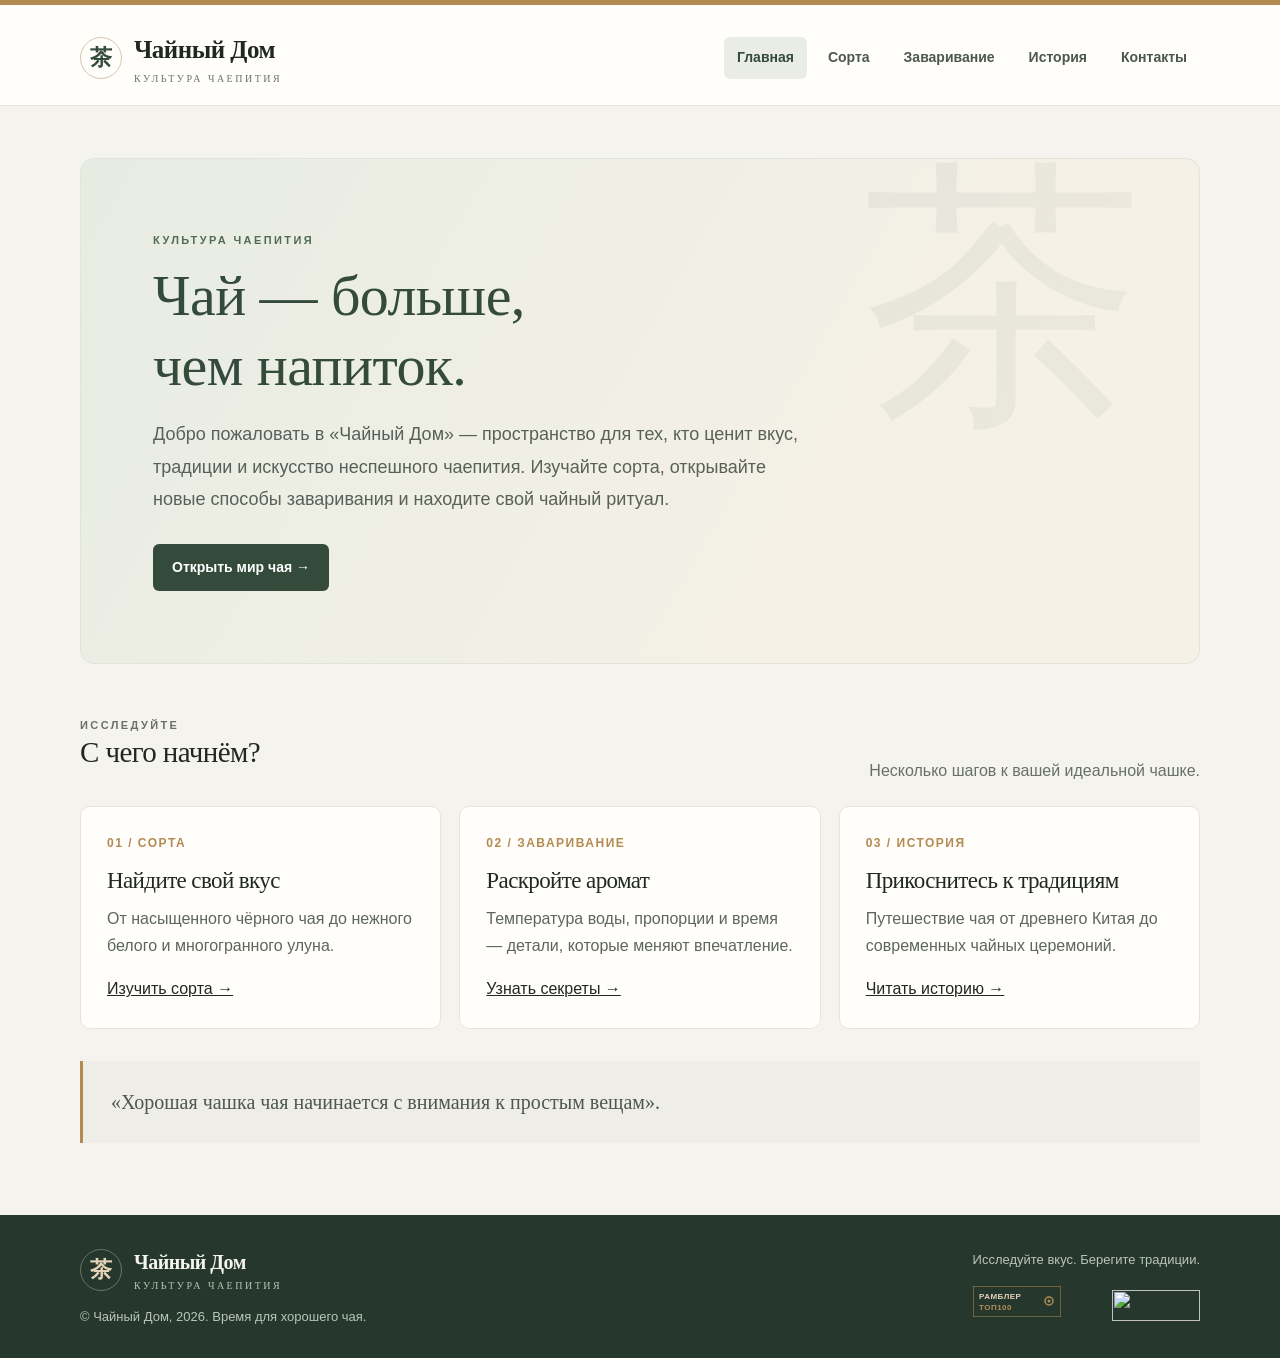
==== commit b89a1039: "Refactor index.html to include tracking scripts" ====
--- a/index.html
+++ b/index.html
@@ -10,6 +10,38 @@
 </head>
 <body>
     <div class="topline"></div>
+
+    <!-- Top100 (Kraken) Counter -->
+    <script>
+        (function (w, d, c) {
+            (w[c] = w[c] || []).push(function() {
+                var options = {
+                    project: 7752852,
+					attributes_dataset: [ "data-tea-block" ],
+					trackHashes: true,
+					user_id: null,
+                };
+                try {
+                    w.top100Counter = new top100(options);
+                } catch(e) { }
+            });
+            var n = d.getElementsByTagName("script")[0],
+            s = d.createElement("script"),
+            f = function () { n.parentNode.insertBefore(s, n); };
+            s.type = "text/javascript";
+            s.async = true;
+            s.src =
+            (d.location.protocol == "https:" ? "https:" : "http:") +
+            "//st.top100.ru/top100/top100.js";
+
+            if (w.opera == "[object Opera]") {
+                d.addEventListener("DOMContentLoaded", f, false);
+            } else { f(); }
+        })(window, document, "_top100q");
+    </script>
+    <noscript>
+        <img src="//counter.rambler.ru/top100.cnt?pid=7752852" alt="Топ-100" />
+    </noscript>
 
     <header class="header">
         <div class="shell headrow">
@@ -36,9 +68,7 @@
                 традиции и искусство неспешного чаепития. Изучайте сорта, открывайте
                 новые способы заваривания и находите свой чайный ритуал.
             </p>
-            <a class="button" href="sorts.html">
-                Открыть мир чая <span aria-hidden="true">&nbsp;→</span>
-            </a>
+            <a class="button" href="sorts.html" data-tea-block="hero-button">Открыть мир чая →</a>
         </section>
 
         <div class="sectionhead">
@@ -54,19 +84,19 @@
                 <span class="number">01 / СОРТА</span>
                 <h3>Найдите свой вкус</h3>
                 <p>От насыщенного чёрного чая до нежного белого и многогранного улуна.</p>
-                <a href="sorts.html">Изучить сорта →</a>
+                <a href="sorts.html" data-tea-block="card-sorts">Изучить сорта →</a>
             </article>
             <article class="card">
                 <span class="number">02 / ЗАВАРИВАНИЕ</span>
                 <h3>Раскройте аромат</h3>
                 <p>Температура воды, пропорции и время — детали, которые меняют впечатление.</p>
-                <a href="brewing.html">Узнать секреты →</a>
+                <a href="brewing.html" data-tea-block="card-brewing">Узнать секреты →</a>
             </article>
             <article class="card">
                 <span class="number">03 / ИСТОРИЯ</span>
                 <h3>Прикоснитесь к традициям</h3>
                 <p>Путешествие чая от древнего Китая до современных чайных церемоний.</p>
-                <a href="history.html">Читать историю →</a>
+                <a href="history.html" data-tea-block="card-history">Читать историю →</a>
             </article>
         </section>
 
@@ -87,50 +117,27 @@
             <div>
                 <p>Исследуйте вкус. Берегите традиции.</p>
                 <div class="counter">
-					<div id="top100_widget"></div>
-                    <!-- liveinternet -->
-                    <a href="https://www.liveinternet.ru/click" target="_blank"><img id="licnt0540" width="88" height="31" style="border:0"
-                        title="LiveInternet: показано число просмотров и посетителей за 24 часа"
-                        src="[data-uri]"
-                        alt=""/></a><script>(function(d,s){d.getElementById("licnt0540").src=
-                        "https://counter.yadro.ru/hit?t52.6;r"+escape(d.referrer)+
-                        ((typeof(s)=="undefined")?"":";s"+s.width+"*"+s.height+"*"+
-                        (s.colorDepth?s.colorDepth:s.pixelDepth))+";u"+escape(d.URL)+
-                        ";h"+escape(d.title.substring(0,150))+";"+Math.random()})
-                        (document,screen)</script>
+					<a href="https://top100.rambler.ru/navi/?resourceId=7752720" target="_blank" rel="nofollow" aria-label="Рамблер ТОП100">
+						<svg xmlns="http://www.w3.org/2000/svg" width="88" height="31" viewBox="0 0 88 31" role="img">
+							<rect width="88" height="31" fill="#26382d" stroke="#b48a53" stroke-width="1"></rect>
+							<text x="6" y="13" font-family="Inter, Arial, sans-serif" font-size="8" font-weight="800" fill="#e5d3b8" letter-spacing="0.5">РАМБЛЕР</text>
+							<text x="6" y="24" font-family="Inter, Arial, sans-serif" font-size="8" font-weight="800" fill="#b48a53" letter-spacing="0.5">ТОП100</text>
+							<circle cx="76" cy="15" r="4" fill="none" stroke="#b48a53" stroke-width="1.5"></circle>
+							<circle cx="76" cy="15" r="1.5" fill="#b48a53"></circle>
+						</svg>
+					</a>
 
-                    <!-- top100 rambler -->
-                    <script>
-                        (function (w, d, c) {
-                        (w[c] = w[c] || []).push(function() {
-                            var options = {
-								project: 7752852,
-								attributes_dataset: ["data-tea-block"],
-								element: 'top100_widget',
-								widgetColor: '#fffefa'
-							};
-                            try {
-                                w.top100Counter = new top100(options);
-                            } catch(e) { }
-                        });
-                        var n = d.getElementsByTagName("script")[0],
-                        s = d.createElement("script"),
-                        f = function () { n.parentNode.insertBefore(s, n); };
-                        s.type = "text/javascript";
-                        s.async = true;
-                        s.src =
-                        (d.location.protocol == "https:" ? "https:" : "http:") +
-                        "//st.top100.ru/top100/top100.js";
-
-                        if (w.opera == "[object Opera]") {
-                        d.addEventListener("DOMContentLoaded", f, false);
-                    } else { f(); }
-                    })(window, document, "_top100q");
-                    </script>
-                    <noscript>
-                      <img src="//counter.rambler.ru/top100.cnt?pid=7752852" alt="Топ-100" />
-                    </noscript>
-                </div>
+					<!-- liveinternet -->
+					<a href="https://www.liveinternet.ru/click" target="_blank"><img id="licnt0540" width="88" height="31" style="border:0"
+						title="LiveInternet: показано число просмотров и посетителей за 24 часа"
+						src="[data-uri]"
+						alt=""/></a><script>(function(d,s){d.getElementById("licnt0540").src=
+						"https://counter.yadro.ru/hit?t52.6;r"+escape(d.referrer)+
+						((typeof(s)=="undefined")?"":";s"+s.width+"*"+s.height+"*"+
+						(s.colorDepth?s.colorDepth:s.pixelDepth))+";u"+escape(d.URL)+
+						";h"+escape(d.title.substring(0,150))+";"+Math.random()})
+						(document,screen)</script>
+				</div>
             </div>
         </div>
     </footer>
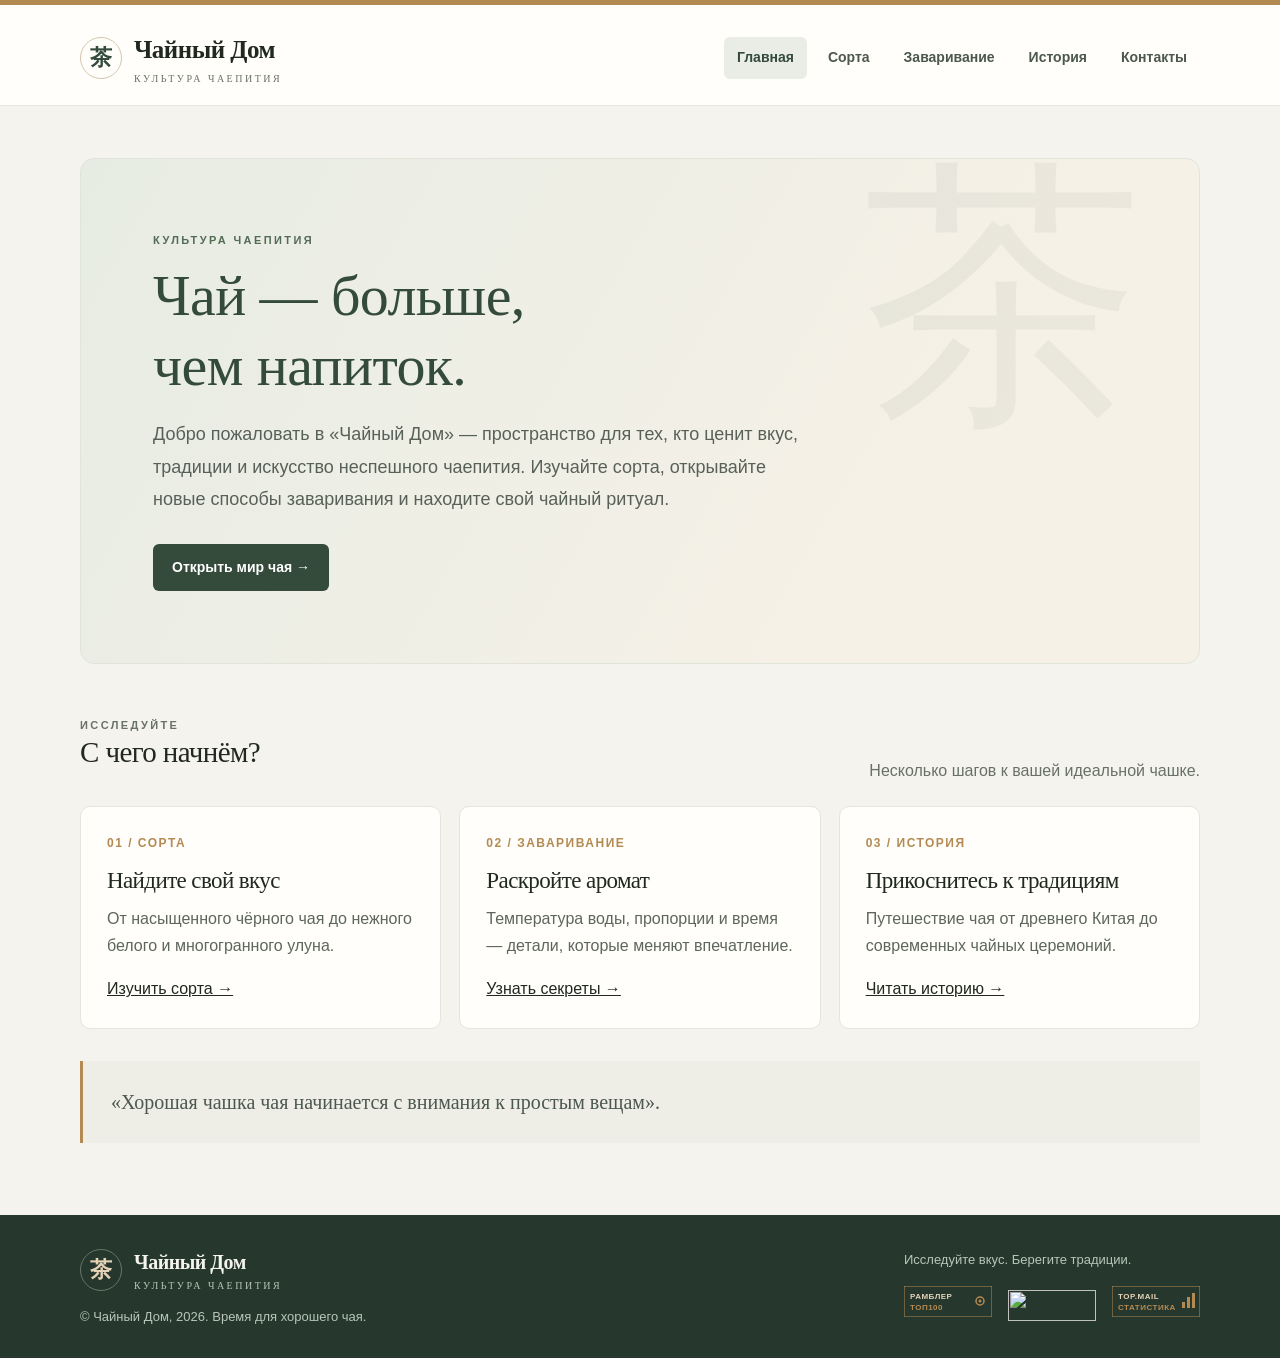
==== commit 33468b96: "Add tracking scripts for Top.Mail.Ru and MyTracker Added Top.Mail.Ru counter and MyTracker click tra" ====
--- a/index.html
+++ b/index.html
@@ -42,6 +42,22 @@
     <noscript>
         <img src="//counter.rambler.ru/top100.cnt?pid=7752852" alt="Топ-100" />
     </noscript>
+    <!-- END Top100 (Kraken) Counter -->
+
+    <!-- Top.Mail.Ru counter -->
+    <script type="text/javascript">
+    var _tmr = window._tmr || (window._tmr = []);
+    _tmr.push({id: "3803666", type: "pageView", start: (new Date()).getTime()});
+    (function (d, w, id) {
+      if (d.getElementById(id)) return;
+      var ts = d.createElement("script"); ts.type = "text/javascript"; ts.async = true; ts.id = id;
+      ts.src = "https://top-fwz1.mail.ru/js/code.js";
+      var f = function () {var s = d.getElementsByTagName("script")[0]; s.parentNode.insertBefore(ts, s);};
+      if (w.opera == "[object Opera]") { d.addEventListener("DOMContentLoaded", f, false); } else { f(); }
+    })(document, window, "tmr-code");
+    </script>
+    <noscript><div><img src="https://top-fwz1.mail.ru/counter?id=3803666;js=na" style="position:absolute;left:-9999px;" alt="Top.Mail.Ru" /></div></noscript>
+    <!-- /Top.Mail.Ru counter -->
 
     <header class="header">
         <div class="shell headrow">
@@ -137,9 +153,31 @@
 						(s.colorDepth?s.colorDepth:s.pixelDepth))+";u"+escape(d.URL)+
 						";h"+escape(d.title.substring(0,150))+";"+Math.random()})
 						(document,screen)</script>
+
+					<!-- Top.Mail.Ru logo -->
+					<a href="https://top.mail.ru/" target="_blank" rel="nofollow" aria-label="Top.Mail.Ru">
+						<svg xmlns="http://www.w3.org/2000/svg" width="88" height="31" viewBox="0 0 88 31" role="img">
+							<rect width="88" height="31" fill="#26382d" stroke="#b48a53" stroke-width="1"></rect>
+							<text x="6" y="13" font-family="Inter, Arial, sans-serif" font-size="8" font-weight="800" fill="#e5d3b8" letter-spacing="0.5">TOP.MAIL</text>
+							<text x="6" y="24" font-family="Inter, Arial, sans-serif" font-size="8" font-weight="800" fill="#b48a53" letter-spacing="0.5">СТАТИСТИКА</text>
+							<rect x="70" y="16" width="3" height="6" fill="#b48a53"></rect>
+							<rect x="75" y="11" width="3" height="11" fill="#b48a53"></rect>
+							<rect x="80" y="7" width="3" height="15" fill="#b48a53"></rect>
+						</svg>
+					</a>
+					<!-- /Top.Mail.Ru logo -->
 				</div>
             </div>
         </div>
     </footer>
+
+    <!-- Цели MyTracker: клик по кнопке на главной -->
+    <script>
+    document.addEventListener("click", function (e) {
+        var el = e.target.closest("[data-tea-block='hero-button']");
+        if (!el) return;
+        (window._tmr = window._tmr || []).push({ id: "3803666", type: "reachGoal", goal: "hero_click" });
+    });
+    </script>
 </body>
 </html>
